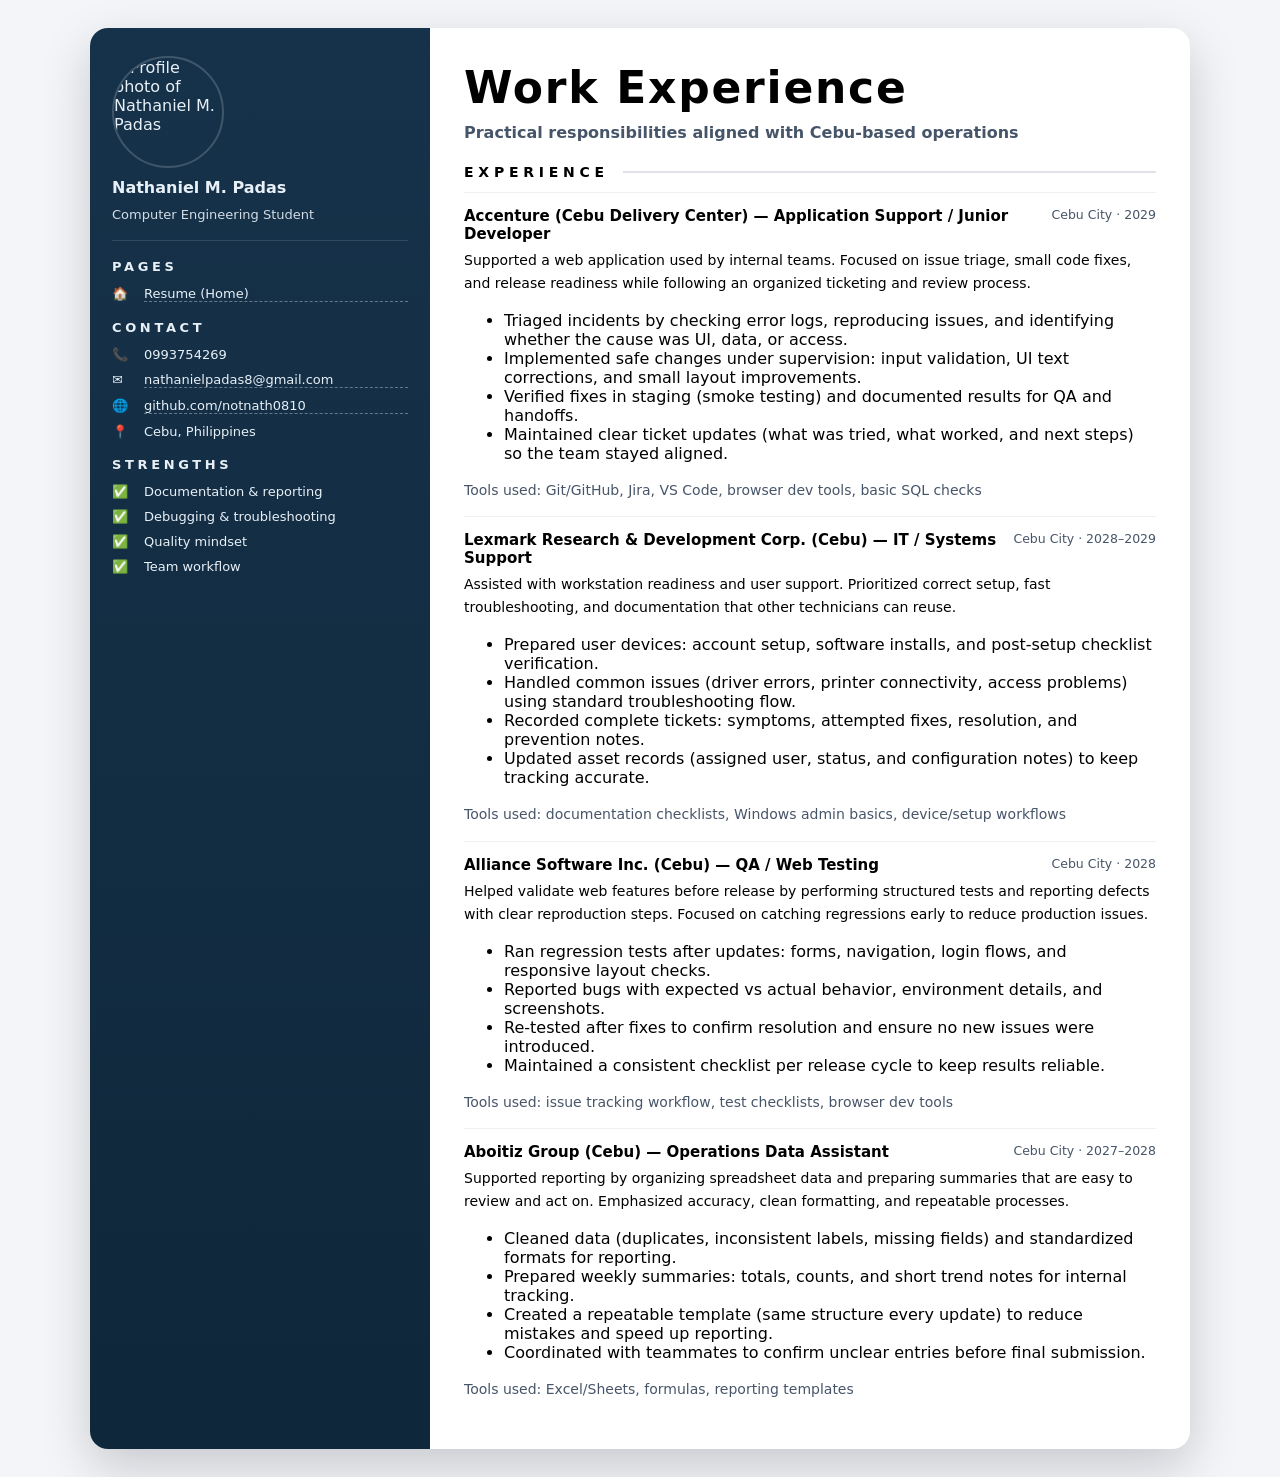
==== experience.html @ ce4a9e1d "Add files via upload" ====
<!DOCTYPE html>
<html lang="en">
<head>
  <meta charset="UTF-8" />
  <meta name="viewport" content="width=device-width, initial-scale=1.0"/>
  <title>Nathaniel M. Padas | Work Experience</title>
  <link rel="stylesheet" href="style.css" />
</head>
<body>

<main class="page">
  <!-- SIDEBAR -->
  <aside class="sidebar">
    <div class="photo-block">
      <img class="avatar-img" src="profile.jpg" alt="Profile photo of Nathaniel M. Padas" />
      <p class="sidebar-name">Nathaniel M. Padas</p>
      <p class="sidebar-role">Computer Engineering Student</p>
    </div>

    <section class="side-section">
      <h2 class="side-title">Pages</h2>
      <ul class="side-list">
        <li class="side-item"><span class="ico">🏠</span><a href="index.html">Resume (Home)</a></li>
      </ul>
    </section>

    <section class="side-section">
      <h2 class="side-title">Contact</h2>
      <ul class="side-list">
        <li class="side-item"><span class="ico">📞</span><span>0993754269</span></li>
        <li class="side-item"><span class="ico">✉️</span><a href="mailto:nathanielpadas8@gmail.com">nathanielpadas8@gmail.com</a></li>
        <li class="side-item"><span class="ico">🌐</span><a href="https://github.com/notnath0810" target="_blank" rel="noreferrer">github.com/notnath0810</a></li>
        <li class="side-item"><span class="ico">📍</span><span>Cebu, Philippines</span></li>
      </ul>
    </section>

    <section class="side-section">
      <h2 class="side-title">Strengths</h2>
      <ul class="side-list">
        <li class="side-item"><span class="ico">✅</span><span>Documentation & reporting</span></li>
        <li class="side-item"><span class="ico">✅</span><span>Debugging & troubleshooting</span></li>
        <li class="side-item"><span class="ico">✅</span><span>Quality mindset</span></li>
        <li class="side-item"><span class="ico">✅</span><span>Team workflow</span></li>
      </ul>
    </section>
  </aside>

  <!-- CONTENT -->
  <section class="content">
    <header>
      <h1 class="name">Work Experience</h1>
      <p class="headline">Practical responsibilities aligned with Cebu-based operations</p>
    </header>

    <section class="block">
      <div class="block-head">
        <h2>Experience</h2>
        <div class="rule"></div>
      </div>

      <article class="project">
        <div class="project-top">
          <h3 class="project-title">Accenture (Cebu Delivery Center) — Application Support / Junior Developer</h3>
          <span class="project-date muted">Cebu City · 2029</span>
        </div>
        <p class="para">
          Supported a web application used by internal teams. Focused on issue triage, small code fixes, and release readiness
          while following an organized ticketing and review process.
        </p>
        <ul class="bullets">
          <li>Triaged incidents by checking error logs, reproducing issues, and identifying whether the cause was UI, data, or access.</li>
          <li>Implemented safe changes under supervision: input validation, UI text corrections, and small layout improvements.</li>
          <li>Verified fixes in staging (smoke testing) and documented results for QA and handoffs.</li>
          <li>Maintained clear ticket updates (what was tried, what worked, and next steps) so the team stayed aligned.</li>
        </ul>
        <p class="para muted">Tools used: Git/GitHub, Jira, VS Code, browser dev tools, basic SQL checks</p>
      </article>

      <article class="project">
        <div class="project-top">
          <h3 class="project-title">Lexmark Research &amp; Development Corp. (Cebu) — IT / Systems Support</h3>
          <span class="project-date muted">Cebu City · 2028–2029</span>
        </div>
        <p class="para">
          Assisted with workstation readiness and user support. Prioritized correct setup, fast troubleshooting,
          and documentation that other technicians can reuse.
        </p>
        <ul class="bullets">
          <li>Prepared user devices: account setup, software installs, and post-setup checklist verification.</li>
          <li>Handled common issues (driver errors, printer connectivity, access problems) using standard troubleshooting flow.</li>
          <li>Recorded complete tickets: symptoms, attempted fixes, resolution, and prevention notes.</li>
          <li>Updated asset records (assigned user, status, and configuration notes) to keep tracking accurate.</li>
        </ul>
        <p class="para muted">Tools used: documentation checklists, Windows admin basics, device/setup workflows</p>
      </article>

      <article class="project">
        <div class="project-top">
          <h3 class="project-title">Alliance Software Inc. (Cebu) — QA / Web Testing</h3>
          <span class="project-date muted">Cebu City · 2028</span>
        </div>
        <p class="para">
          Helped validate web features before release by performing structured tests and reporting defects with clear reproduction steps.
          Focused on catching regressions early to reduce production issues.
        </p>
        <ul class="bullets">
          <li>Ran regression tests after updates: forms, navigation, login flows, and responsive layout checks.</li>
          <li>Reported bugs with expected vs actual behavior, environment details, and screenshots.</li>
          <li>Re-tested after fixes to confirm resolution and ensure no new issues were introduced.</li>
          <li>Maintained a consistent checklist per release cycle to keep results reliable.</li>
        </ul>
        <p class="para muted">Tools used: issue tracking workflow, test checklists, browser dev tools</p>
      </article>

      <article class="project">
        <div class="project-top">
          <h3 class="project-title">Aboitiz Group (Cebu) — Operations Data Assistant</h3>
          <span class="project-date muted">Cebu City · 2027–2028</span>
        </div>
        <p class="para">
          Supported reporting by organizing spreadsheet data and preparing summaries that are easy to review and act on.
          Emphasized accuracy, clean formatting, and repeatable processes.
        </p>
        <ul class="bullets">
          <li>Cleaned data (duplicates, inconsistent labels, missing fields) and standardized formats for reporting.</li>
          <li>Prepared weekly summaries: totals, counts, and short trend notes for internal tracking.</li>
          <li>Created a repeatable template (same structure every update) to reduce mistakes and speed up reporting.</li>
          <li>Coordinated with teammates to confirm unclear entries before final submission.</li>
        </ul>
        <p class="para muted">Tools used: Excel/Sheets, formulas, reporting templates</p>
      </article>

    </section>

  </section>
</main>

</body>
</html>
---- style.css ----
/* Same styling as previous version */
:root{
  --bg:#f3f5f8;--paper:#fff;--ink:#0f172a;--muted:#475569;
  --sidebar:#16324a;--sidebar-2:#0f273a;--line:rgba(15,23,42,.12);
  --soft:rgba(15,23,42,.06);--radius:18px}
*{box-sizing:border-box}
body{margin:0;font-family:system-ui,-apple-system,Segoe UI,Roboto,Arial,sans-serif;background:var(--bg)}
.page{width:min(1100px,94vw);margin:28px auto;background:var(--paper);border-radius:var(--radius);overflow:hidden;box-shadow:0 18px 50px rgba(2,8,23,.18);display:grid;grid-template-columns:340px 1fr}
.sidebar{background:linear-gradient(180deg,var(--sidebar),var(--sidebar-2));color:#e8f0f7;padding:28px 22px}
.photo-block{display:grid;justify-items:center;gap:10px;padding-bottom:18px;border-bottom:1px solid rgba(255,255,255,.12);margin-bottom:18px}
.avatar-img{width:112px;height:112px;border-radius:999px;object-fit:cover;border:2px solid rgba(255,255,255,.18)}
.sidebar-name{font-weight:800;margin:0;font-size:16px}
.sidebar-role{margin:0;font-size:13px;opacity:.9}
.side-section{margin-top:18px}
.side-title{font-size:13px;letter-spacing:.28em;text-transform:uppercase;margin:0 0 12px}
.side-list{list-style:none;padding:0;margin:0;display:grid;gap:10px}
.side-item{display:grid;grid-template-columns:22px 1fr;gap:10px;font-size:13px}
.sidebar a{color:#e8f0f7;text-decoration:none;border-bottom:1px dashed rgba(255,255,255,.35)}
.edu{padding:12px 0;border-top:1px solid rgba(255,255,255,.12)}
.edu-year{margin:0;font-size:12px}
.edu-school{margin:4px 0 0;font-weight:700;font-size:13px}
.edu-detail{margin:4px 0 0;font-size:12.5px}
.content{padding:34px}
.name{margin:0;font-size:44px;font-weight:900;letter-spacing:.04em}
.headline{margin-top:10px;color:var(--muted);font-weight:600}
.block{margin-top:22px}
.block-head{display:grid;grid-template-columns:auto 1fr;gap:14px;align-items:center;margin-bottom:12px}
.block h2{margin:0;font-size:14px;letter-spacing:.34em;text-transform:uppercase}
.rule{height:2px;background:var(--line)}
.para{margin:0;font-size:14px;line-height:1.65}
.project{padding:14px 0;border-top:1px solid var(--soft)}
.project-top{display:grid;grid-template-columns:1fr auto;gap:12px;margin-bottom:6px}
.project-title{margin:0;font-size:15px;font-weight:800}
.project-date{font-size:12.5px}
.skills-grid{display:grid;gap:14px}
.skill-group{border:1px solid var(--soft);border-radius:14px;padding:14px;background:rgba(15,23,42,.02)}
.skill-group-title{margin:0 0 8px;font-size:14px;font-weight:800}
.skill-line{margin:0;color:var(--muted);font-size:13.5px}
.muted{color:var(--muted)}
@media(max-width:900px){.page{grid-template-columns:1fr}.name{font-size:34px}.project-top{grid-template-columns:1fr}}


/* ===== Sidebar alignment fix (v6) ===== */
.photo-block {
  justify-items: start;
  text-align: left;
}

.sidebar-name,
.sidebar-role {
  text-align: left;
}

.avatar-img {
  margin-left: 0;
}

.side-section {
  text-align: left;
}
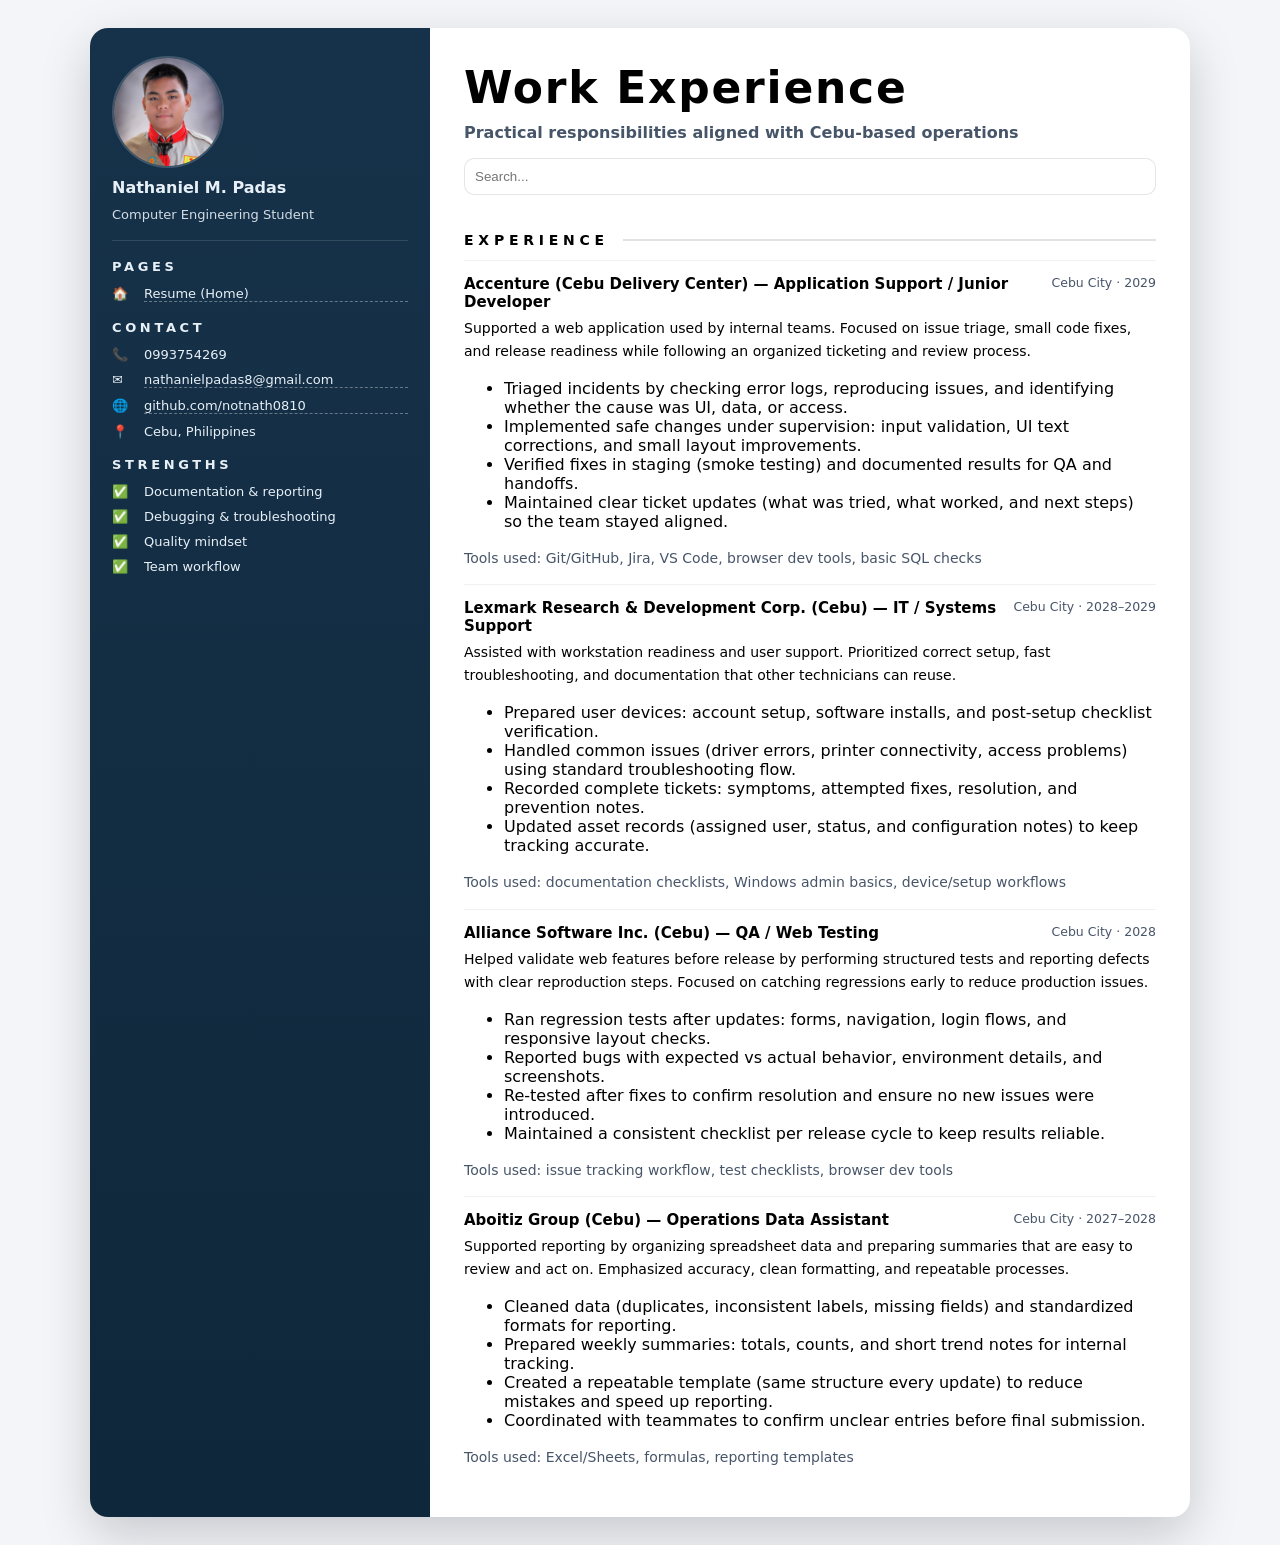
==== commit 1251a147: "Add files via upload" ====
--- a/experience.html
+++ b/experience.html
@@ -52,14 +52,15 @@
       <p class="headline">Practical responsibilities aligned with Cebu-based operations</p>
     </header>
 
-    <section class="block">
+    <input id='search' placeholder='Search...' style='width:100%;padding:10px;margin-bottom:15px;border-radius:10px;border:1px solid rgba(0,0,0,0.1);'>
+<section class='block'>
       <div class="block-head">
         <h2>Experience</h2>
         <div class="rule"></div>
       </div>
 
       <article class="project">
-        <div class="project-top">
+        <div class="project-top clickable">
           <h3 class="project-title">Accenture (Cebu Delivery Center) — Application Support / Junior Developer</h3>
           <span class="project-date muted">Cebu City · 2029</span>
         </div>
@@ -77,7 +78,7 @@
       </article>
 
       <article class="project">
-        <div class="project-top">
+        <div class="project-top clickable">
           <h3 class="project-title">Lexmark Research &amp; Development Corp. (Cebu) — IT / Systems Support</h3>
           <span class="project-date muted">Cebu City · 2028–2029</span>
         </div>
@@ -95,7 +96,7 @@
       </article>
 
       <article class="project">
-        <div class="project-top">
+        <div class="project-top clickable">
           <h3 class="project-title">Alliance Software Inc. (Cebu) — QA / Web Testing</h3>
           <span class="project-date muted">Cebu City · 2028</span>
         </div>
@@ -113,7 +114,7 @@
       </article>
 
       <article class="project">
-        <div class="project-top">
+        <div class="project-top clickable">
           <h3 class="project-title">Aboitiz Group (Cebu) — Operations Data Assistant</h3>
           <span class="project-date muted">Cebu City · 2027–2028</span>
         </div>
@@ -135,5 +136,6 @@
   </section>
 </main>
 
+<script src='script.js'></script>
 </body>
 </html>
--- a/style.css
+++ b/style.css
@@ -58,3 +58,21 @@
 .side-section {
   text-align: left;
 }
+
+
+/* === Interactive logos === */
+.edu-flex { display:flex; gap:12px; align-items:center; }
+.edu-logo { width:40px; height:40px; object-fit:contain; border-radius:8px; background:#fff; padding:4px; transition:all .25s ease; }
+.edu-logo-wrap { position:relative; display:inline-block; }
+.edu-logo-wrap:hover .edu-logo { transform:scale(1.15) translateY(-3px); box-shadow:0 10px 25px rgba(59,130,246,.25); }
+.edu-logo-wrap::after { content:attr(data-name); position:absolute; bottom:120%; left:50%; transform:translateX(-50%); background:#0f172a; color:#fff; padding:6px 10px; font-size:12px; border-radius:6px; white-space:nowrap; opacity:0; pointer-events:none; transition:.2s; }
+.edu-logo-wrap:hover::after { opacity:1; transform:translateX(-50%) translateY(-5px); }
+
+/* existing interactions (safe) */
+.clickable { cursor:pointer; }
+.project:hover { transform: translateY(-4px); transition: .2s ease; }
+.reveal { opacity:0; transform:translateY(30px) scale(.98); transition: all .6s cubic-bezier(0.22,1,0.36,1); }
+.reveal.show { opacity:1; transform:translateY(0) scale(1); }
+.focus-container.focus-active .project:not(:hover),
+.focus-container.focus-active .block:not(:hover) { filter: blur(2px); opacity:.6; transform:scale(.98); }
+.dark-mode { --bg:#0f172a; --paper:#1e293b; --ink:#e2e8f0; --muted:#94a3b8; }
